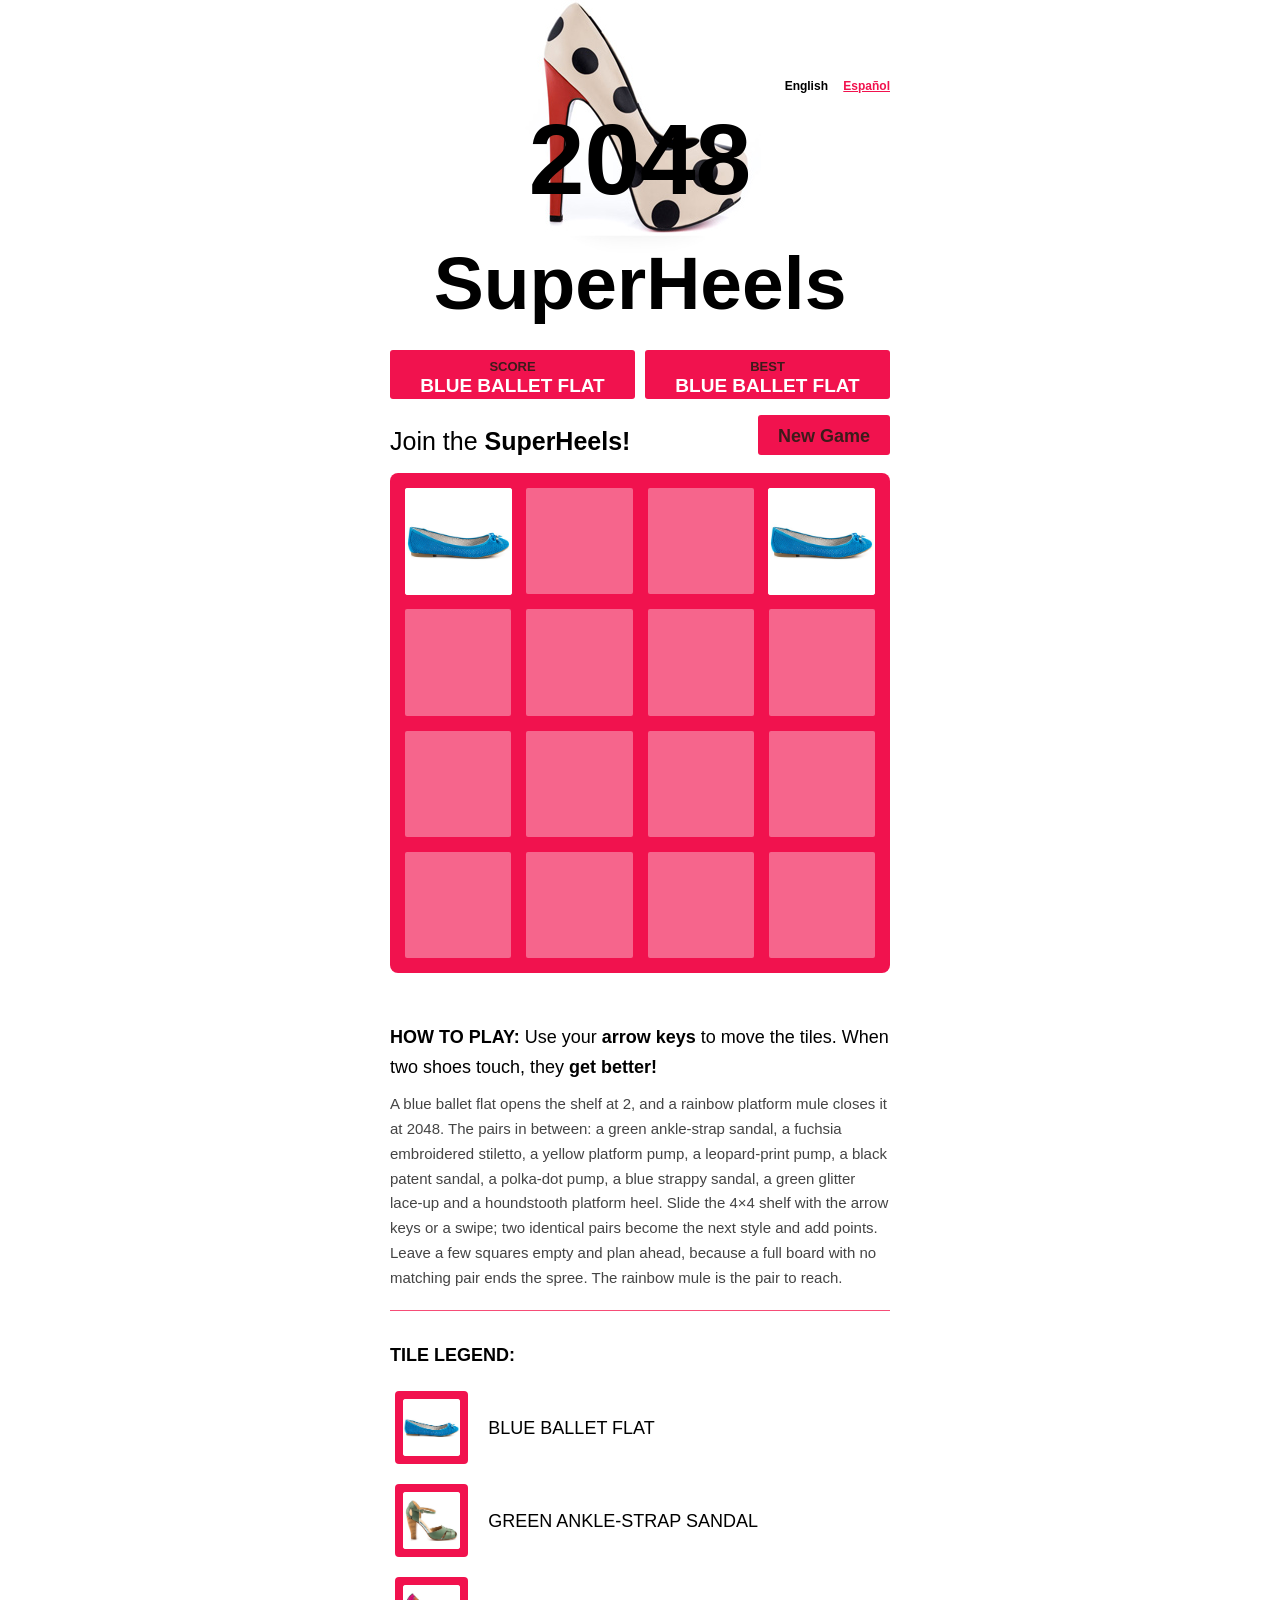
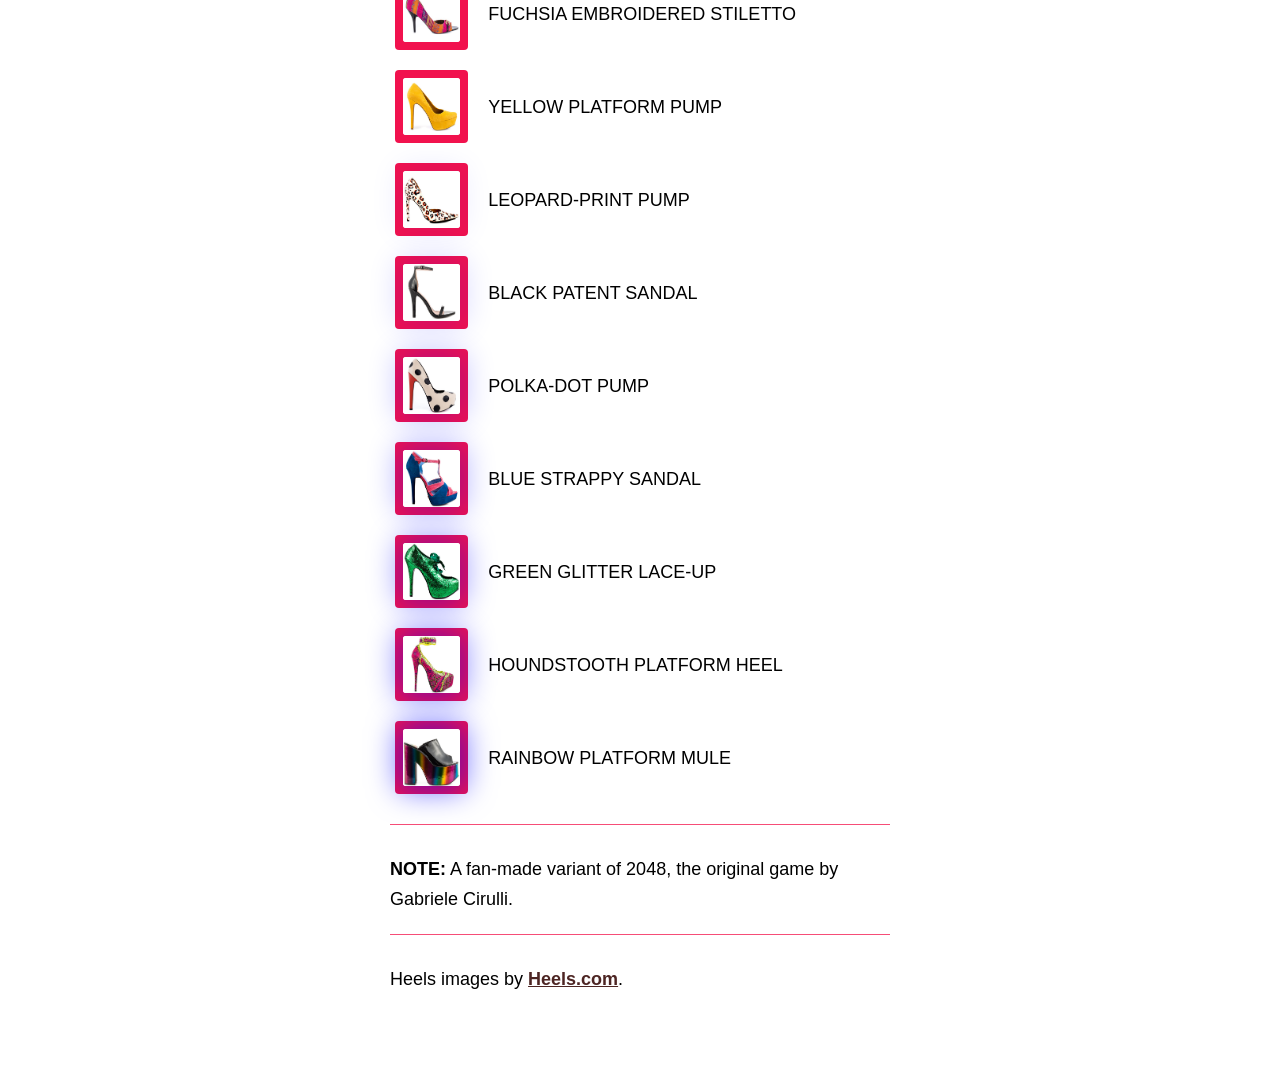
==== index.html @ c3f1d958 "Bilingual site: English at the root, Spanish under /es/ Includes hreflang, canonical, Open Graph, JS" ====
<!DOCTYPE html>
<html lang="en">
<head>
  <meta charset="utf-8">
  <title>2048 SuperHeels — shoe tile puzzle</title>
  <meta name="description" content="Play 2048 SuperHeels: merge matching shoes, climb from a blue ballet flat to the rainbow platform mule, and keep the board from filling up.">

  <link rel="canonical" href="https://tile2048.github.io/2048-SUPERHEELS/">
  <link rel="alternate" hreflang="en" href="https://tile2048.github.io/2048-SUPERHEELS/">
  <link rel="alternate" hreflang="es" href="https://tile2048.github.io/2048-SUPERHEELS/es/">
  <link rel="alternate" hreflang="x-default" href="https://tile2048.github.io/2048-SUPERHEELS/">

  <meta property="og:type" content="website">
  <meta property="og:title" content="2048 SuperHeels — shoe tile puzzle">
  <meta property="og:description" content="Play 2048 SuperHeels: merge matching shoes, climb from a blue ballet flat to the rainbow platform mule, and keep the board from filling up.">
  <meta property="og:url" content="https://tile2048.github.io/2048-SUPERHEELS/">
  <meta property="og:locale" content="en_US">
  <meta property="og:locale:alternate" content="es_ES">

  <link href="style/main.css" rel="stylesheet" type="text/css">
  <link rel="shortcut icon" href="favicon.ico">
  <link rel="apple-touch-icon" href="meta/apple-touch-icon.png">
  <meta name="apple-mobile-web-app-capable" content="yes">
  <meta name="apple-mobile-web-app-status-bar-style" content="black">

  <meta name="HandheldFriendly" content="True">
  <meta name="MobileOptimized" content="320">
  <meta name="viewport" content="width=device-width, target-densitydpi=160dpi, initial-scale=1.0, maximum-scale=1, user-scalable=no, minimal-ui">
  <meta name="format-detection" content="telephone=no" />

  <script type="application/ld+json">
  {
    "@context": "https://schema.org",
    "@type": "VideoGame",
    "name": "2048 SuperHeels",
    "inLanguage": "en",
    "url": "https://tile2048.github.io/2048-SUPERHEELS/",
    "description": "A shoe-shop version of the 2048 sliding tile puzzle: merge equal pairs to climb from a blue ballet flat to the rainbow platform mule."
  }
  </script>
</head>
<body>
  <div class="container">
    <nav class="lang-links"><span>English</span> <a href="es/" hreflang="es" lang="es">Español</a></nav>

    <div class="heading">
      <div class="title-container">
        <h1 class="title">2048 <small>SuperHeels</small></h1>
      </div>
      <div class="scores-container">
        <div class="score-container">0</div>
        <div class="best-container">0</div>
      </div>
    </div>

    <div class="above-game">
      <p class="game-intro">Join the <strong>SuperHeels!</strong></p>
      <a class="restart-button">New Game</a>
    </div>

    <div class="game-container">
      <div class="game-message">
        <p></p>
        <div class="lower">
	        <a class="keep-playing-button">Continue</a>
          <a class="retry-button">Retry</a>
          <div class="score-sharing"></div>
        </div>
      </div>

      <div class="grid-container">
        <div class="grid-row">
          <div class="grid-cell"></div>
          <div class="grid-cell"></div>
          <div class="grid-cell"></div>
          <div class="grid-cell"></div>
        </div>
        <div class="grid-row">
          <div class="grid-cell"></div>
          <div class="grid-cell"></div>
          <div class="grid-cell"></div>
          <div class="grid-cell"></div>
        </div>
        <div class="grid-row">
          <div class="grid-cell"></div>
          <div class="grid-cell"></div>
          <div class="grid-cell"></div>
          <div class="grid-cell"></div>
        </div>
        <div class="grid-row">
          <div class="grid-cell"></div>
          <div class="grid-cell"></div>
          <div class="grid-cell"></div>
          <div class="grid-cell"></div>
        </div>
      </div>

      <div class="tile-container">

      </div>
    </div>

    <p class="game-explanation">
      <strong class="important">How to play:</strong> Use your <strong>arrow keys</strong> to move the tiles. When two shoes touch, they <strong>get better!</strong>
    </p>
    <p class="game-about">
      A blue ballet flat opens the shelf at 2, and a rainbow platform mule closes it at 2048. The pairs in between: a green ankle-strap sandal, a fuchsia embroidered stiletto, a yellow platform pump, a leopard-print pump, a black patent sandal, a polka-dot pump, a blue strappy sandal, a green glitter lace-up and a houndstooth platform heel. Slide the 4×4 shelf with the arrow keys or a swipe; two identical pairs become the next style and add points. Leave a few squares empty and plan ahead, because a full board with no matching pair ends the spree. The rainbow mule is the pair to reach.
    </p>
    <hr>
    <p class="tile-legend"><strong class="important">Tile Legend:</strong></p>
    <div class="legend-list">
      <div class="legend-row">
        <div class="legend-grid"><div class="legend-cell cell-2"><img src="style/img/2.jpg" alt="blue ballet flat"></div></div>
        <p>blue ballet flat</p>
      </div>
      <div class="legend-row">
        <div class="legend-grid"><div class="legend-cell cell-4"><img src="style/img/4.jpg" alt="green ankle-strap sandal"></div></div>
        <p>green ankle-strap sandal</p>
      </div>
      <div class="legend-row">
        <div class="legend-grid"><div class="legend-cell cell-8"><img src="style/img/8.jpg" alt="fuchsia embroidered stiletto"></div></div>
        <p>fuchsia embroidered stiletto</p>
      </div>
      <div class="legend-row">
        <div class="legend-grid"><div class="legend-cell cell-16"><img src="style/img/16.jpg" alt="yellow platform pump"></div></div>
        <p>yellow platform pump</p>
      </div>
      <div class="legend-row">
        <div class="legend-grid"><div class="legend-cell cell-32"><img src="style/img/32.jpg" alt="leopard-print pump"></div></div>
        <p>leopard-print pump</p>
      </div>
      <div class="legend-row">
        <div class="legend-grid"><div class="legend-cell cell-64"><img src="style/img/64.jpg" alt="black patent sandal"></div></div>
        <p>black patent sandal</p>
      </div>
      <div class="legend-row">
        <div class="legend-grid"><div class="legend-cell cell-128"><img src="style/img/128.jpg" alt="polka-dot pump"></div></div>
        <p>polka-dot pump</p>
      </div>
      <div class="legend-row">
        <div class="legend-grid"><div class="legend-cell cell-256"><img src="style/img/256.jpg" alt="blue strappy sandal"></div></div>
        <p>blue strappy sandal</p>
      </div>
      <div class="legend-row">
        <div class="legend-grid"><div class="legend-cell cell-512"><img src="style/img/512.jpg" alt="green glitter lace-up"></div></div>
        <p>green glitter lace-up</p>
      </div>
      <div class="legend-row">
        <div class="legend-grid"><div class="legend-cell cell-1024"><img src="style/img/1024.jpg" alt="houndstooth platform heel"></div></div>
        <p>houndstooth platform heel</p>
      </div>
      <div class="legend-row">
        <div class="legend-grid"><div class="legend-cell cell-2048"><img src="style/img/2048.jpg" alt="rainbow platform mule"></div></div>
        <p>rainbow platform mule</p>
      </div>
    </div>
    <hr>
    <p class="disclaimer">
    <strong class="important">Note:</strong> A fan-made variant of 2048, the original game by Gabriele Cirulli.
    </p>
    <hr>
    <p class="credits">
      Heels images by <a href="http://www.heels.com/" title="Women's Shoes, Dress Shoes, High Heels, Women's Boots, Evening Shoes, Heels.com">Heels.com</a>.
    </p>
  </div>

  <script src="js/bind_polyfill.js"></script>
  <script src="js/classlist_polyfill.js"></script>
  <script src="js/animframe_polyfill.js"></script>
  <script>
    // Assets and sentences of this page. The Spanish page sets ../ and its own words.
    window.GAME_ROOT = "";

    // Text that only appears once a game is running, in the language of this page.
    // Names are written in the language of this page.
    window.PAGE_STRINGS = {
      "game-won": "You win!",
      "game-over": "Game over!",
      "tweet1": "I scored \"",
      "tweet2": "\" at 2048-SuperHeels #2048game",
      "2": "blue ballet flat",
      "4": "green ankle-strap sandal",
      "8": "fuchsia embroidered stiletto",
      "16": "yellow platform pump",
      "32": "leopard-print pump",
      "64": "black patent sandal",
      "128": "polka-dot pump",
      "256": "blue strappy sandal",
      "512": "green glitter lace-up",
      "1024": "houndstooth platform heel",
      "2048": "rainbow platform mule",
      "p0": "blue ballet flat",
      "p2": "blue ballet flat",
      "p4": "green ankle-strap sandal",
      "p8": "fuchsia embroidered stiletto",
      "p16": "yellow platform pump",
      "p32": "leopard-print pump",
      "p64": "black patent sandal",
      "p128": "polka-dot pump",
      "p256": "blue strappy sandal",
      "p512": "green glitter lace-up",
      "p1024": "houndstooth platform heel",
      "p2048": "rainbow platform mule"
    };

    function Localize(key) {
      var name = String(key);
      if (window.PAGE_STRINGS.hasOwnProperty(name)) return window.PAGE_STRINGS[name];
      // Scores that no longer sit on a tile fall back to the plain number.
      if (name.charAt(0) === "p" && window.PAGE_STRINGS.hasOwnProperty(name.slice(1))) {
        return window.PAGE_STRINGS[name.slice(1)];
      }
      return name;
    }
  </script>
  <script src="js/keyboard_input_manager.js"></script>
  <script src="js/html_actuator.js"></script>
  <script src="js/grid.js"></script>
  <script src="js/tile.js"></script>
  <script src="js/local_storage_manager.js"></script>
  <script src="js/game_manager.js"></script>
  <script src="js/application.js"></script>
  <script>
    window.twttr = (function (d,s,id) {
      var t, js, fjs = d.getElementsByTagName(s)[0];
      if (d.getElementById(id)) return; js=d.createElement(s); js.id=id;
      js.src="https://platform.twitter.com/widgets.js"; fjs.parentNode.insertBefore(js, fjs);
      return window.twttr || (t = { _e: [], ready: function(f){ t._e.push(f) } });
    }(document, "script", "twitter-wjs"));
  </script>
</body>
</html>
---- style/main.css ----
@import url(fonts/clear-sans.css);
/* $tile-gold-glow-color: lighten($tile-gold-color, 15%); */
html, body {
  margin: 0;
  padding: 0;
  background-color: #fff;
  color: #000;
  font-family: "Clear Sans", "Helvetica Neue", Arial, sans-serif;
  font-size: 18px; }

body {
  padding: 80px 0;
  background-image: url(img/bg.jpg);
  background-position: top center;
  background-repeat: no-repeat; }

.heading:after {
  content: "";
  display: block;
  clear: both; }

h1.title {
  font-size: 100px;
  font-weight: bold;
  margin: 0;
  display: block;
  text-align: center; }
  h1.title small {
    font-size: 75px; }

.title-container {
  position: relative;
  display: inline-block;
  padding-bottom: 10px; }

@-webkit-keyframes move-up {
  0% {
    top: 25px;
    opacity: 1; }

  100% {
    top: -50px;
    opacity: 0; } }
@-moz-keyframes move-up {
  0% {
    top: 25px;
    opacity: 1; }

  100% {
    top: -50px;
    opacity: 0; } }
@keyframes move-up {
  0% {
    top: 25px;
    opacity: 1; }

  100% {
    top: -50px;
    opacity: 0; } }
.scores-container {
  text-align: right; }

.score-container, .best-container {
  overflow: hidden;
  position: relative;
  display: inline-block;
  background: #f1124e;
  padding: 15px 0px;
  font-size: 19px;
  text-transform: uppercase;
  height: 19px;
  line-height: 41px;
  font-weight: bold;
  border-radius: 3px;
  color: white;
  margin-top: 8px;
  margin-bottom: 16px;
  text-align: center;
  width: 49%;
  float: left; }
  .score-container:after, .best-container:after {
    position: absolute;
    width: 100%;
    top: 10px;
    left: 0;
    text-transform: uppercase;
    font-size: 13px;
    line-height: 13px;
    text-align: center;
    color: #3c1b1a; }
  .score-container .score-addition, .best-container .score-addition {
    position: absolute;
    right: 30px;
    color: red;
    font-size: 19px;
    line-height: 19px;
    font-weight: bold;
    color: rgba(77, 37, 35, 0.9);
    z-index: 100;
    -webkit-animation: move-up 600ms ease-in;
    -moz-animation: move-up 600ms ease-in;
    animation: move-up 600ms ease-in;
    -webkit-animation-fill-mode: both;
    -moz-animation-fill-mode: both;
    animation-fill-mode: both; }

.best-container {
  float: right; }

.score-container:after {
  content: "Score"; }

.best-container:after {
  content: "Best"; }

p {
  margin-top: 0;
  margin-bottom: 10px;
  line-height: 1.65; }

a {
  color: #4d2523;
  font-weight: bold;
  text-decoration: underline;
  cursor: pointer; }

strong.important {
  text-transform: uppercase; }

hr {
  border: none;
  border-bottom: 1px solid #f64d77;
  margin-top: 20px;
  margin-bottom: 30px; }

.container {
  width: 500px;
  margin: 0 auto; }

@-webkit-keyframes fade-in {
  0% {
    opacity: 0; }

  100% {
    opacity: 1; } }
@-moz-keyframes fade-in {
  0% {
    opacity: 0; }

  100% {
    opacity: 1; } }
@keyframes fade-in {
  0% {
    opacity: 0; }

  100% {
    opacity: 1; } }
.game-container {
  margin-top: 11px;
  position: relative;
  padding: 15px;
  cursor: default;
  -webkit-touch-callout: none;
  -ms-touch-callout: none;
  -webkit-user-select: none;
  -moz-user-select: none;
  -ms-user-select: none;
  -ms-touch-action: none;
  touch-action: none;
  background: #f1124e;
  border-radius: 8px;
  width: 500px;
  height: 500px;
  -webkit-box-sizing: border-box;
  -moz-box-sizing: border-box;
  box-sizing: border-box; }
  .game-container .game-message {
    display: none;
    position: absolute;
    top: 0;
    right: 0;
    bottom: 0;
    left: 0;
    background: rgba(255, 255, 255, 0.7);
    z-index: 100;
    text-align: center;
    -webkit-animation: fade-in 800ms ease 1200ms;
    -moz-animation: fade-in 800ms ease 1200ms;
    animation: fade-in 800ms ease 1200ms;
    -webkit-animation-fill-mode: both;
    -moz-animation-fill-mode: both;
    animation-fill-mode: both; }
    .game-container .game-message p {
      font-size: 60px;
      font-weight: bold;
      height: 60px;
      line-height: 60px;
      margin-top: 222px; }
    .game-container .game-message .lower {
      display: block;
      margin-top: 59px; }
    .game-container .game-message a {
      display: inline-block;
      background: #f1124e;
      border-radius: 3px;
      padding: 0 20px;
      text-decoration: none;
      color: #3c1b1a;
      height: 40px;
      line-height: 42px;
      margin-left: 9px; }
      .game-container .game-message a.keep-playing-button {
        display: none; }
    .game-container .game-message .score-sharing {
      display: inline-block;
      vertical-align: middle;
      margin-left: 10px; }
    .game-container .game-message.game-won {
      background: rgba(88, 46, 116, 0.5);
      color: white; }
      .game-container .game-message.game-won a.keep-playing-button {
        display: inline-block; }
    .game-container .game-message.game-won, .game-container .game-message.game-over {
      display: block; }

.grid-container {
  position: absolute;
  z-index: 1; }

.grid-row {
  margin-bottom: 15px; }
  .grid-row:last-child {
    margin-bottom: 0; }
  .grid-row:after {
    content: "";
    display: block;
    clear: both; }

.grid-cell {
  width: 106.25px;
  height: 106.25px;
  margin-right: 15px;
  float: left;
  border-radius: 2px;
  background: rgba(255, 255, 255, 0.35); }
  .grid-cell:last-child {
    margin-right: 0; }

.tile-container {
  position: absolute;
  z-index: 2; }

.tile, .tile .tile-inner {
  width: 107px;
  height: 107px;
  line-height: 116.25px; }
.tile.tile-position-1-1 {
  -webkit-transform: translate(0px, 0px);
  -moz-transform: translate(0px, 0px);
  transform: translate(0px, 0px); }
.tile.tile-position-1-2 {
  -webkit-transform: translate(0px, 121px);
  -moz-transform: translate(0px, 121px);
  transform: translate(0px, 121px); }
.tile.tile-position-1-3 {
  -webkit-transform: translate(0px, 242px);
  -moz-transform: translate(0px, 242px);
  transform: translate(0px, 242px); }
.tile.tile-position-1-4 {
  -webkit-transform: translate(0px, 363px);
  -moz-transform: translate(0px, 363px);
  transform: translate(0px, 363px); }
.tile.tile-position-2-1 {
  -webkit-transform: translate(121px, 0px);
  -moz-transform: translate(121px, 0px);
  transform: translate(121px, 0px); }
.tile.tile-position-2-2 {
  -webkit-transform: translate(121px, 121px);
  -moz-transform: translate(121px, 121px);
  transform: translate(121px, 121px); }
.tile.tile-position-2-3 {
  -webkit-transform: translate(121px, 242px);
  -moz-transform: translate(121px, 242px);
  transform: translate(121px, 242px); }
.tile.tile-position-2-4 {
  -webkit-transform: translate(121px, 363px);
  -moz-transform: translate(121px, 363px);
  transform: translate(121px, 363px); }
.tile.tile-position-3-1 {
  -webkit-transform: translate(242px, 0px);
  -moz-transform: translate(242px, 0px);
  transform: translate(242px, 0px); }
.tile.tile-position-3-2 {
  -webkit-transform: translate(242px, 121px);
  -moz-transform: translate(242px, 121px);
  transform: translate(242px, 121px); }
.tile.tile-position-3-3 {
  -webkit-transform: translate(242px, 242px);
  -moz-transform: translate(242px, 242px);
  transform: translate(242px, 242px); }
.tile.tile-position-3-4 {
  -webkit-transform: translate(242px, 363px);
  -moz-transform: translate(242px, 363px);
  transform: translate(242px, 363px); }
.tile.tile-position-4-1 {
  -webkit-transform: translate(363px, 0px);
  -moz-transform: translate(363px, 0px);
  transform: translate(363px, 0px); }
.tile.tile-position-4-2 {
  -webkit-transform: translate(363px, 121px);
  -moz-transform: translate(363px, 121px);
  transform: translate(363px, 121px); }
.tile.tile-position-4-3 {
  -webkit-transform: translate(363px, 242px);
  -moz-transform: translate(363px, 242px);
  transform: translate(363px, 242px); }
.tile.tile-position-4-4 {
  -webkit-transform: translate(363px, 363px);
  -moz-transform: translate(363px, 363px);
  transform: translate(363px, 363px); }

.tile {
  position: absolute;
  -webkit-transition: 100ms ease-in-out;
  -moz-transition: 100ms ease-in-out;
  transition: 100ms ease-in-out;
  -webkit-transition-property: -webkit-transform;
  -moz-transition-property: -moz-transform;
  transition-property: transform; }
  .tile .tile-inner {
    border-radius: 3px;
    background: white;
    text-align: center;
    font-weight: bold;
    z-index: 10;
    font-size: 55px; }
    .tile .tile-inner img {
      border-radius: 3px;
      width: 100%;
      height: 100%; }
  .tile.tile-2 .tile-inner {
    background: white;
    box-shadow: 0 0 30px 10px rgba(0, 0, 255, 0), inset 0 0 0 1px rgba(255, 255, 255, 0); }
  .tile.tile-4 .tile-inner {
    background: white;
    box-shadow: 0 0 30px 10px rgba(0, 0, 255, 0), inset 0 0 0 1px rgba(255, 255, 255, 0); }
  .tile.tile-8 .tile-inner {
    color: white;
    background: white;
    box-shadow: 0 0 30px 10px rgba(0, 0, 255, 0), inset 0 0 0 1px rgba(255, 255, 255, 0); }
  .tile.tile-16 .tile-inner {
    color: white;
    background: white;
    box-shadow: 0 0 30px 10px rgba(0, 0, 255, 0), inset 0 0 0 1px rgba(255, 255, 255, 0); }
  .tile.tile-32 .tile-inner {
    color: white;
    background: white;
    box-shadow: 0 0 30px 10px rgba(0, 0, 255, 0.07937), inset 0 0 0 1px rgba(255, 255, 255, 0.04762); }
  .tile.tile-64 .tile-inner {
    color: white;
    background: white;
    box-shadow: 0 0 30px 10px rgba(0, 0, 255, 0.15873), inset 0 0 0 1px rgba(255, 255, 255, 0.09524); }
  .tile.tile-128 .tile-inner {
    color: white;
    background: white;
    box-shadow: 0 0 30px 10px rgba(0, 0, 255, 0.2381), inset 0 0 0 1px rgba(255, 255, 255, 0.14286);
    font-size: 45px; }
    @media screen and (max-width: 520px) {
      .tile.tile-128 .tile-inner {
        font-size: 25px; } }
  .tile.tile-256 .tile-inner {
    color: white;
    background: white;
    box-shadow: 0 0 30px 10px rgba(0, 0, 255, 0.31746), inset 0 0 0 1px rgba(255, 255, 255, 0.19048);
    font-size: 45px; }
    @media screen and (max-width: 520px) {
      .tile.tile-256 .tile-inner {
        font-size: 25px; } }
  .tile.tile-512 .tile-inner {
    color: white;
    background: white;
    box-shadow: 0 0 30px 10px rgba(0, 0, 255, 0.39683), inset 0 0 0 1px rgba(255, 255, 255, 0.2381);
    font-size: 45px; }
    @media screen and (max-width: 520px) {
      .tile.tile-512 .tile-inner {
        font-size: 25px; } }
  .tile.tile-1024 .tile-inner {
    color: white;
    background: white;
    box-shadow: 0 0 30px 10px rgba(0, 0, 255, 0.47619), inset 0 0 0 1px rgba(255, 255, 255, 0.28571);
    font-size: 35px; }
    @media screen and (max-width: 520px) {
      .tile.tile-1024 .tile-inner {
        font-size: 15px; } }
  .tile.tile-2048 .tile-inner {
    color: white;
    background: white;
    box-shadow: 0 0 30px 10px rgba(0, 0, 255, 0.55556), inset 0 0 0 1px rgba(255, 255, 255, 0.33333);
    font-size: 35px; }
    @media screen and (max-width: 520px) {
      .tile.tile-2048 .tile-inner {
        font-size: 15px; } }
  .tile.tile-super .tile-inner {
    color: white;
    background: white;
    font-size: 30px; }
    @media screen and (max-width: 520px) {
      .tile.tile-super .tile-inner {
        font-size: 10px; } }

@-webkit-keyframes appear {
  0% {
    opacity: 0;
    -webkit-transform: scale(0);
    -moz-transform: scale(0);
    transform: scale(0); }

  100% {
    opacity: 1;
    -webkit-transform: scale(1);
    -moz-transform: scale(1);
    transform: scale(1); } }
@-moz-keyframes appear {
  0% {
    opacity: 0;
    -webkit-transform: scale(0);
    -moz-transform: scale(0);
    transform: scale(0); }

  100% {
    opacity: 1;
    -webkit-transform: scale(1);
    -moz-transform: scale(1);
    transform: scale(1); } }
@keyframes appear {
  0% {
    opacity: 0;
    -webkit-transform: scale(0);
    -moz-transform: scale(0);
    transform: scale(0); }

  100% {
    opacity: 1;
    -webkit-transform: scale(1);
    -moz-transform: scale(1);
    transform: scale(1); } }
.tile-new .tile-inner {
  -webkit-animation: appear 200ms ease 100ms;
  -moz-animation: appear 200ms ease 100ms;
  animation: appear 200ms ease 100ms;
  -webkit-animation-fill-mode: backwards;
  -moz-animation-fill-mode: backwards;
  animation-fill-mode: backwards; }

@-webkit-keyframes pop {
  0% {
    -webkit-transform: scale(0);
    -moz-transform: scale(0);
    transform: scale(0); }

  50% {
    -webkit-transform: scale(1.2);
    -moz-transform: scale(1.2);
    transform: scale(1.2); }

  100% {
    -webkit-transform: scale(1);
    -moz-transform: scale(1);
    transform: scale(1); } }
@-moz-keyframes pop {
  0% {
    -webkit-transform: scale(0);
    -moz-transform: scale(0);
    transform: scale(0); }

  50% {
    -webkit-transform: scale(1.2);
    -moz-transform: scale(1.2);
    transform: scale(1.2); }

  100% {
    -webkit-transform: scale(1);
    -moz-transform: scale(1);
    transform: scale(1); } }
@keyframes pop {
  0% {
    -webkit-transform: scale(0);
    -moz-transform: scale(0);
    transform: scale(0); }

  50% {
    -webkit-transform: scale(1.2);
    -moz-transform: scale(1.2);
    transform: scale(1.2); }

  100% {
    -webkit-transform: scale(1);
    -moz-transform: scale(1);
    transform: scale(1); } }
.tile-merged .tile-inner {
  z-index: 20;
  -webkit-animation: pop 200ms ease 100ms;
  -moz-animation: pop 200ms ease 100ms;
  animation: pop 200ms ease 100ms;
  -webkit-animation-fill-mode: backwards;
  -moz-animation-fill-mode: backwards;
  animation-fill-mode: backwards; }

.above-game:after {
  content: "";
  display: block;
  clear: both; }

.game-intro {
  float: left;
  font-size: 25px;
  line-height: 42px;
  margin-bottom: 0;
  margin-top: 5px; }

.restart-button {
  display: inline-block;
  background: #f1124e;
  border-radius: 3px;
  padding: 0 20px;
  text-decoration: none;
  color: #3c1b1a;
  height: 40px;
  line-height: 42px;
  display: block;
  text-align: center;
  float: right; }

.game-explanation {
  margin-top: 50px; }

@media screen and (max-width: 520px) {
  html, body {
    font-size: 15px; }

  body {
    margin: 20px 0;
    padding: 0 20px;
    background-size: 50%; }

  h1.title {
    font-size: 27px;
    margin-top: 15px; }
    h1.title small {
      font-size: 27px; }

  .title-container {
    display: block;
  }

  .container {
    width: 280px;
    margin: 0 auto; }

  .score-container, .best-container {
    margin-top: 0;
    padding: 15px 0px;
    min-width: 40px; }

  .heading {
    margin-bottom: 10px; }

  .game-intro {
    width: 55%;
    display: block;
    box-sizing: border-box;
    line-height: 1.65;
    font-size: 16px;
    margin-top: 10px; }

  .restart-button, .retry-button {
    width: 42%;
    padding: 0;
    display: block;
    box-sizing: border-box;
    margin-top: 2px; }

  .game-container {
    margin-top: 17px;
    position: relative;
    padding: 10px;
    cursor: default;
    -webkit-touch-callout: none;
    -ms-touch-callout: none;
    -webkit-user-select: none;
    -moz-user-select: none;
    -ms-user-select: none;
    -ms-touch-action: none;
    touch-action: none;
    background: #f1124e;
    border-radius: 6px;
    width: 280px;
    height: 280px;
    -webkit-box-sizing: border-box;
    -moz-box-sizing: border-box;
    box-sizing: border-box; }
    .game-container .game-message {
      display: none;
      position: absolute;
      top: 0;
      right: 0;
      bottom: 0;
      left: 0;
      background: rgba(255, 255, 255, 0.7);
      z-index: 100;
      text-align: center;
      -webkit-animation: fade-in 800ms ease 1200ms;
      -moz-animation: fade-in 800ms ease 1200ms;
      animation: fade-in 800ms ease 1200ms;
      -webkit-animation-fill-mode: both;
      -moz-animation-fill-mode: both;
      animation-fill-mode: both; }
      .game-container .game-message p {
        font-size: 60px;
        font-weight: bold;
        height: 60px;
        line-height: 60px;
        margin-top: 222px; }
      .game-container .game-message .lower {
        display: block;
        margin-top: 59px; }
      .game-container .game-message a {
        display: inline-block;
        background: #f1124e;
        border-radius: 3px;
        padding: 0 20px;
        text-decoration: none;
        color: #3c1b1a;
        height: 40px;
        line-height: 42px;
        margin-left: 9px; }
        .game-container .game-message a.keep-playing-button {
          display: none; }
      .game-container .game-message .score-sharing {
        display: inline-block;
        vertical-align: middle;
        margin-left: 10px; }
      .game-container .game-message.game-won {
        background: rgba(88, 46, 116, 0.5);
        color: white; }
        .game-container .game-message.game-won a.keep-playing-button {
          display: inline-block; }
      .game-container .game-message.game-won, .game-container .game-message.game-over {
        display: block; }

  .grid-container {
    position: absolute;
    z-index: 1; }

  .grid-row {
    margin-bottom: 10px; }
    .grid-row:last-child {
      margin-bottom: 0; }
    .grid-row:after {
      content: "";
      display: block;
      clear: both; }

  .grid-cell {
    width: 57.5px;
    height: 57.5px;
    margin-right: 10px;
    float: left;
    border-radius: 3px;
    background: rgba(255, 255, 255, 0.35); }
    .grid-cell:last-child {
      margin-right: 0; }

  .tile-container {
    position: absolute;
    z-index: 2; }

  .tile, .tile .tile-inner {
    width: 58px;
    height: 58px;
    line-height: 67.5px; }
  .tile.tile-position-1-1 {
    -webkit-transform: translate(0px, 0px);
    -moz-transform: translate(0px, 0px);
    transform: translate(0px, 0px); }
  .tile.tile-position-1-2 {
    -webkit-transform: translate(0px, 67px);
    -moz-transform: translate(0px, 67px);
    transform: translate(0px, 67px); }
  .tile.tile-position-1-3 {
    -webkit-transform: translate(0px, 135px);
    -moz-transform: translate(0px, 135px);
    transform: translate(0px, 135px); }
  .tile.tile-position-1-4 {
    -webkit-transform: translate(0px, 202px);
    -moz-transform: translate(0px, 202px);
    transform: translate(0px, 202px); }
  .tile.tile-position-2-1 {
    -webkit-transform: translate(67px, 0px);
    -moz-transform: translate(67px, 0px);
    transform: translate(67px, 0px); }
  .tile.tile-position-2-2 {
    -webkit-transform: translate(67px, 67px);
    -moz-transform: translate(67px, 67px);
    transform: translate(67px, 67px); }
  .tile.tile-position-2-3 {
    -webkit-transform: translate(67px, 135px);
    -moz-transform: translate(67px, 135px);
    transform: translate(67px, 135px); }
  .tile.tile-position-2-4 {
    -webkit-transform: translate(67px, 202px);
    -moz-transform: translate(67px, 202px);
    transform: translate(67px, 202px); }
  .tile.tile-position-3-1 {
    -webkit-transform: translate(135px, 0px);
    -moz-transform: translate(135px, 0px);
    transform: translate(135px, 0px); }
  .tile.tile-position-3-2 {
    -webkit-transform: translate(135px, 67px);
    -moz-transform: translate(135px, 67px);
    transform: translate(135px, 67px); }
  .tile.tile-position-3-3 {
    -webkit-transform: translate(135px, 135px);
    -moz-transform: translate(135px, 135px);
    transform: translate(135px, 135px); }
  .tile.tile-position-3-4 {
    -webkit-transform: translate(135px, 202px);
    -moz-transform: translate(135px, 202px);
    transform: translate(135px, 202px); }
  .tile.tile-position-4-1 {
    -webkit-transform: translate(202px, 0px);
    -moz-transform: translate(202px, 0px);
    transform: translate(202px, 0px); }
  .tile.tile-position-4-2 {
    -webkit-transform: translate(202px, 67px);
    -moz-transform: translate(202px, 67px);
    transform: translate(202px, 67px); }
  .tile.tile-position-4-3 {
    -webkit-transform: translate(202px, 135px);
    -moz-transform: translate(202px, 135px);
    transform: translate(202px, 135px); }
  .tile.tile-position-4-4 {
    -webkit-transform: translate(202px, 202px);
    -moz-transform: translate(202px, 202px);
    transform: translate(202px, 202px); }

  .tile .tile-inner {
    font-size: 35px; }

  .game-message p {
    font-size: 30px !important;
    height: 30px !important;
    line-height: 30px !important;
    margin-top: 90px !important; }
  .game-message .lower {
    margin-top: 30px !important; }
  .game-message.game-won .score-sharing {
    margin-top: 10px; } }
.legend-row {
  padding: 10px 5px; }
  .legend-row:after {
    content: "";
    display: block;
    clear: both; }
  .legend-row p {
    margin-left: 93.33333px;
    margin-top: 23.33333px;
    text-transform: uppercase; }

.legend-grid {
  position: relative;
  padding: 7.5px;
  cursor: default;
  -webkit-touch-callout: none;
  -ms-touch-callout: none;
  -webkit-user-select: none;
  -moz-user-select: none;
  -ms-user-select: none;
  -ms-touch-action: none;
  touch-action: none;
  background: #f1124e;
  border-radius: 4px;
  width: 73px;
  height: 73px;
  -webkit-box-sizing: border-box;
  -moz-box-sizing: border-box;
  box-sizing: border-box;
  float: left; }

.legend-cell {
  width: 57.5px;
  height: 57.5px;
  margin-right: 7.5px;
  float: left;
  border-radius: 3px;
  background: rgba(255, 255, 255, 0.35); }
  .legend-cell img {
    border-radius: 3px;
    width: 100%;
    height: 100%; }

.cell-2 {
  background: white;
  box-shadow: 0 0 30px 5px rgba(0, 0, 255, 0), inset 0 0 0 1px rgba(255, 255, 255, 0); }

.cell-4 {
  background: white;
  box-shadow: 0 0 30px 5px rgba(0, 0, 255, 0), inset 0 0 0 1px rgba(255, 255, 255, 0); }

.cell-8 {
  color: white;
  background: white;
  box-shadow: 0 0 30px 5px rgba(0, 0, 255, 0), inset 0 0 0 1px rgba(255, 255, 255, 0); }

.cell-16 {
  color: white;
  background: white;
  box-shadow: 0 0 30px 5px rgba(0, 0, 255, 0), inset 0 0 0 1px rgba(255, 255, 255, 0); }

.cell-32 {
  color: white;
  background: white;
  box-shadow: 0 0 30px 5px rgba(0, 0, 255, 0.07937), inset 0 0 0 1px rgba(255, 255, 255, 0.04762); }

.cell-64 {
  color: white;
  background: white;
  box-shadow: 0 0 30px 5px rgba(0, 0, 255, 0.15873), inset 0 0 0 1px rgba(255, 255, 255, 0.09524); }

.cell-128 {
  color: white;
  background: white;
  box-shadow: 0 0 30px 5px rgba(0, 0, 255, 0.2381), inset 0 0 0 1px rgba(255, 255, 255, 0.14286); }

.cell-256 {
  color: white;
  background: white;
  box-shadow: 0 0 30px 5px rgba(0, 0, 255, 0.31746), inset 0 0 0 1px rgba(255, 255, 255, 0.19048); }

.cell-512 {
  color: white;
  background: white;
  box-shadow: 0 0 30px 5px rgba(0, 0, 255, 0.39683), inset 0 0 0 1px rgba(255, 255, 255, 0.2381); }

.cell-1024 {
  color: white;
  background: white;
  box-shadow: 0 0 30px 5px rgba(0, 0, 255, 0.47619), inset 0 0 0 1px rgba(255, 255, 255, 0.28571); }

.cell-2048 {
  color: white;
  background: white;
  box-shadow: 0 0 30px 5px rgba(0, 0, 255, 0.55556), inset 0 0 0 1px rgba(255, 255, 255, 0.33333); }

/* Language links */
.lang-links {
  text-align: right;
  font-size: 12px;
  line-height: 1;
  margin: 0 0 10px 0;
  color: #555; }
  .lang-links a,
  .lang-links span {
    display: inline-block;
    margin-left: 12px; }
  .lang-links span {
    font-weight: bold;
    color: #000; }
  .lang-links a {
    color: #f1124e; }

.game-about {
  font-size: 15px;
  color: #444; }

/* Spanish page: labels the stylesheet paints itself */
html[lang="es"] .score-container:after {
  content: "Puntuación"; }
html[lang="es"] .best-container:after {
  content: "Mejor"; }
html[lang="es"] .game-intro {
  font-size: 21px; }
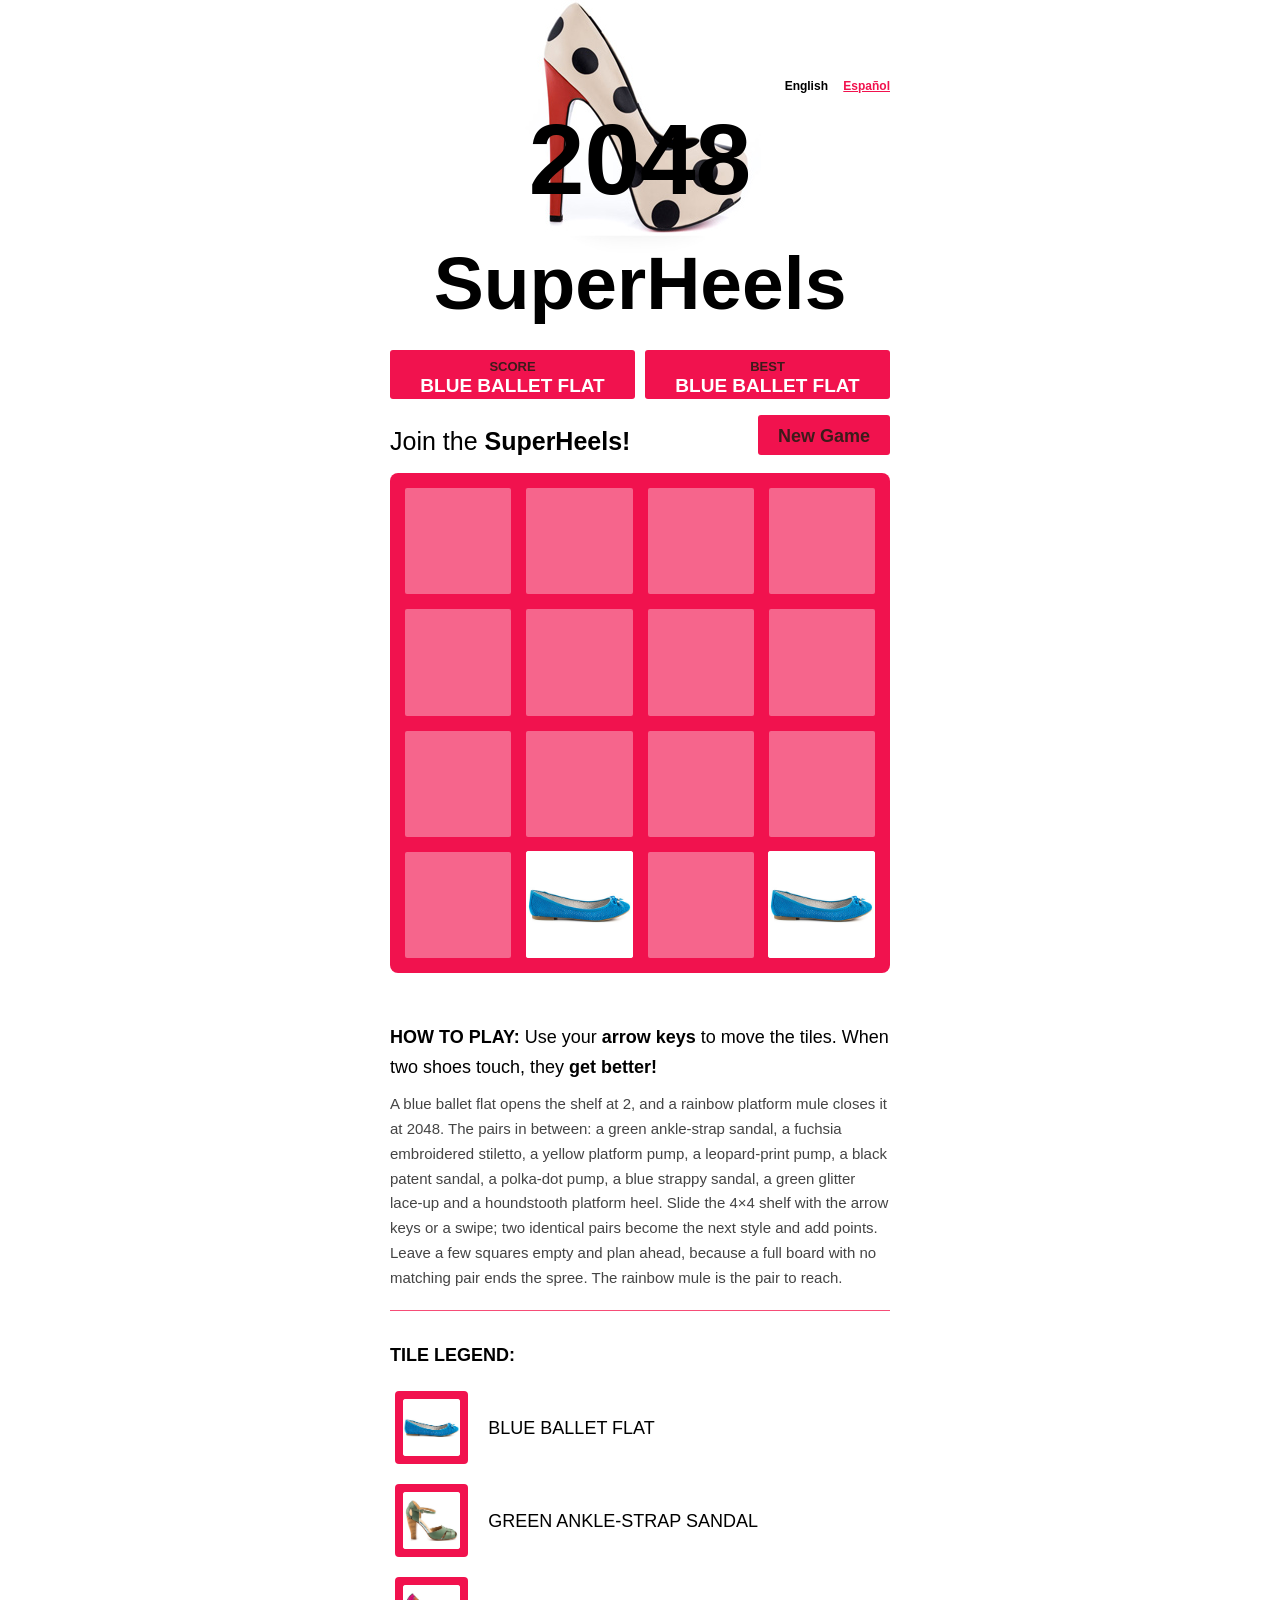
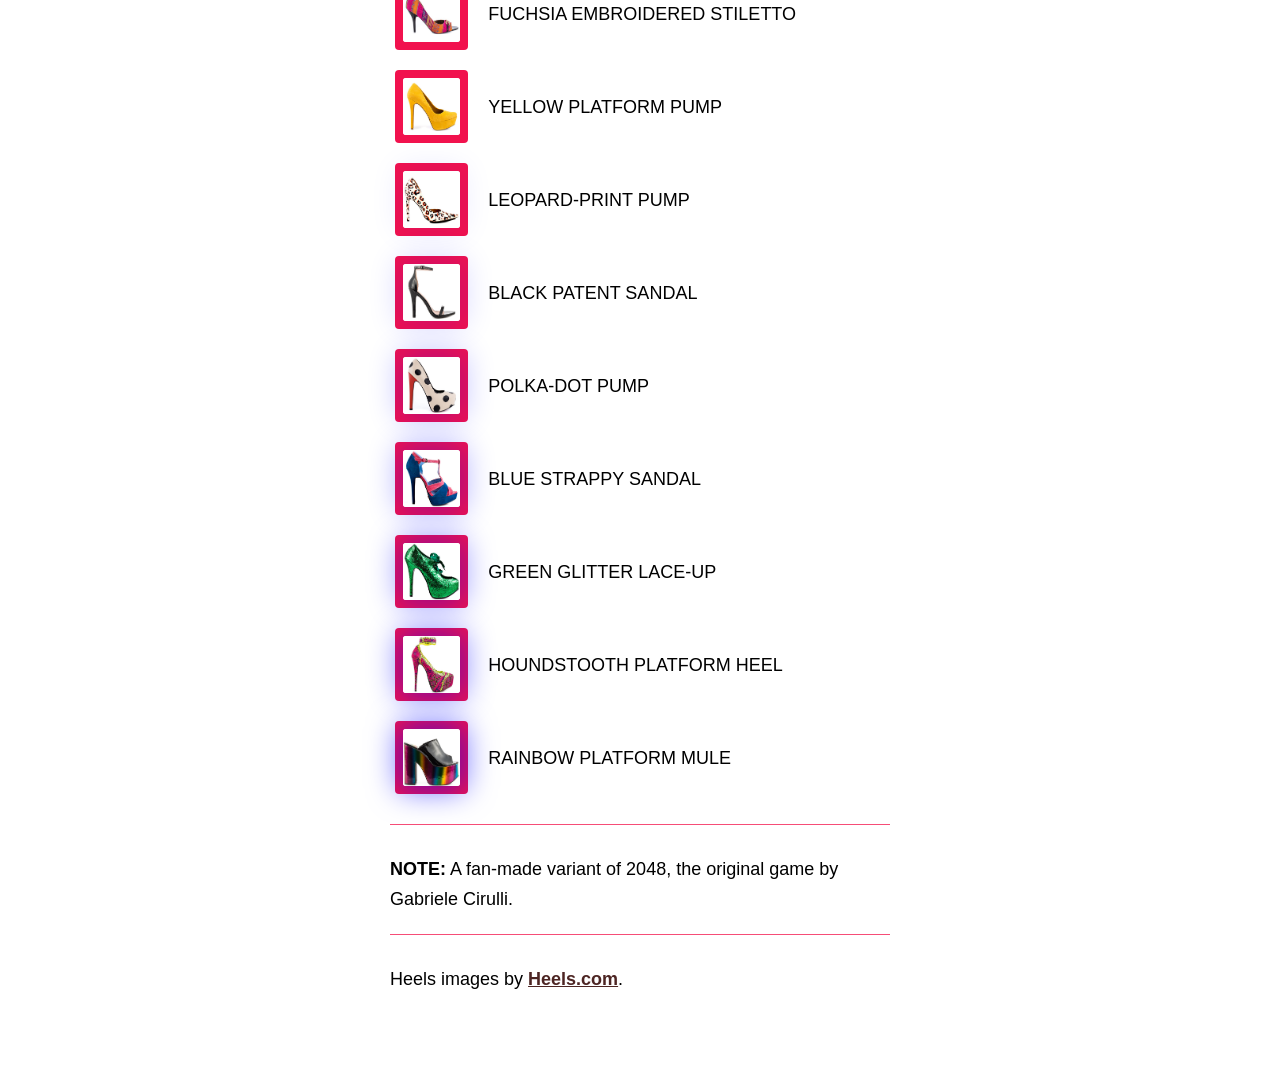
==== commit bef9d9d3: "Add Cloudflare Web Analytics beacon" ====
--- a/index.html
+++ b/index.html
@@ -228,5 +228,6 @@
       return window.twttr || (t = { _e: [], ready: function(f){ t._e.push(f) } });
     }(document, "script", "twitter-wjs"));
   </script>
+  <script type='module' src='https://static.cloudflareinsights.com/beacon.min.js' data-cf-beacon='{"token": "ac91dead76b643889e88ca2612f285b2"}'></script>
 </body>
 </html>
